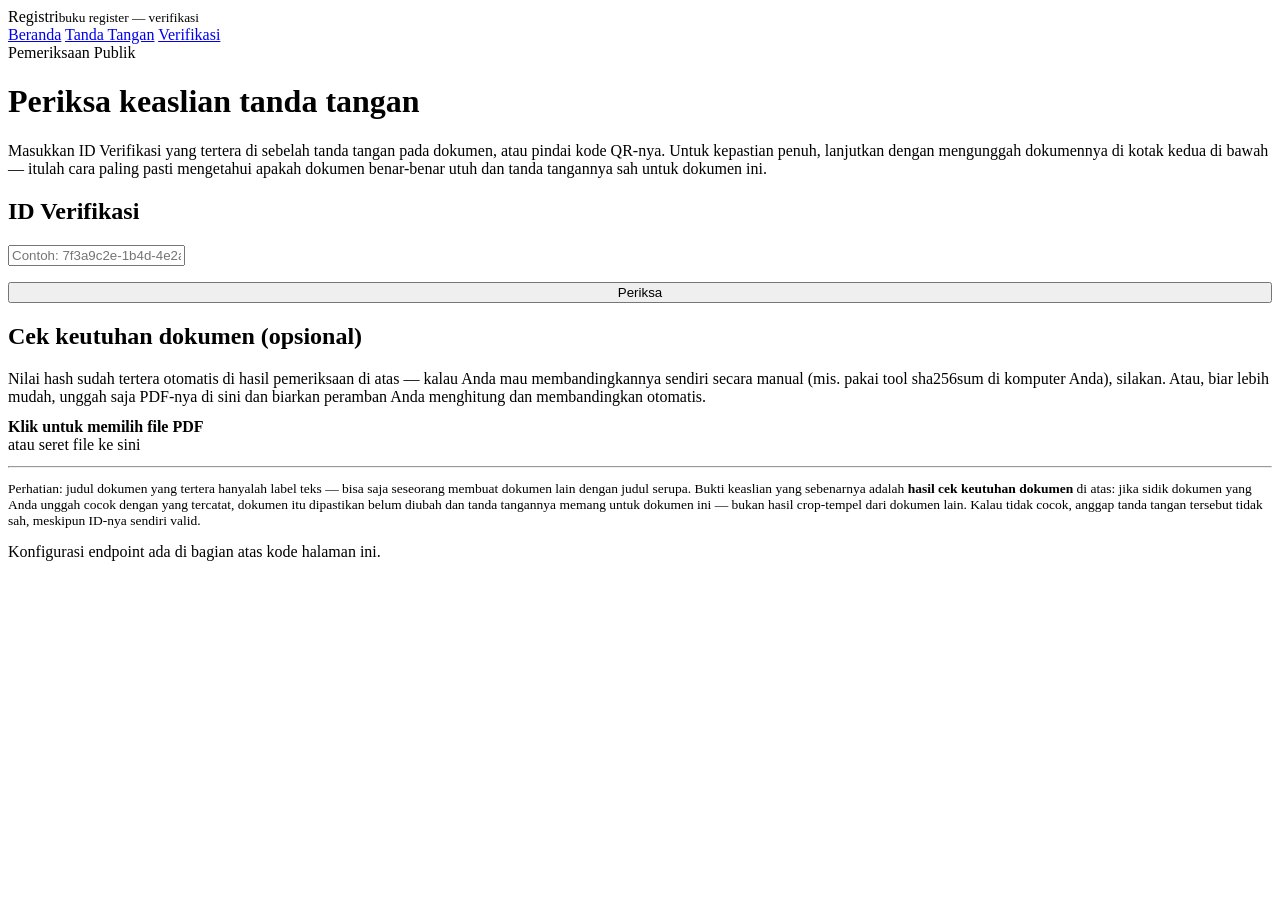
==== verify.html @ c5d9c2fb "Add files via upload" ====
<!doctype html>
<html lang="id">
<head>
<meta charset="utf-8">
<meta name="viewport" content="width=device-width, initial-scale=1">
<title>Verifikasi — Registri</title>
<link rel="stylesheet" href="assets/style.css">
</head>
<body>
<div class="wrap">

  <header class="masthead">
    <div class="brand">Registri<small>buku register — verifikasi</small></div>
    <nav>
      <a href="index.html">Beranda</a>
      <a href="sign.html">Tanda Tangan</a>
      <a href="verify.html" class="active">Verifikasi</a>
    </nav>
  </header>
  <div class="folio">Pemeriksaan Publik</div>

  <h1 class="title">Periksa keaslian tanda tangan</h1>
  <p class="lede">
    Masukkan ID Verifikasi yang tertera di sebelah tanda tangan pada dokumen, atau pindai
    kode QR-nya. Untuk kepastian penuh, lanjutkan dengan mengunggah dokumennya di kotak
    kedua di bawah — itulah cara paling pasti mengetahui apakah dokumen benar-benar utuh
    dan tanda tangannya sah untuk dokumen ini.
  </p>

  <div class="card" data-index="?">
    <h2>ID Verifikasi</h2>
    <input type="text" id="idInput" placeholder="Contoh: 7f3a9c2e-1b4d-4e2a-9c11-...">
    <button id="checkBtn" style="margin-top:16px;width:100%">Periksa</button>
  </div>

  <div class="card" data-index="⎘">
    <h2>Cek keutuhan dokumen (opsional)</h2>
    <p style="margin-bottom:12px">
      Nilai hash sudah tertera otomatis di hasil pemeriksaan di atas — kalau Anda mau
      membandingkannya sendiri secara manual (mis. pakai tool <span class="mono">sha256sum</span>
      di komputer Anda), silakan. Atau, biar lebih mudah, unggah saja PDF-nya di sini dan
      biarkan peramban Anda menghitung dan membandingkan otomatis.
    </p>
    <input type="file" id="docFile" accept="application/pdf" style="display:none">
    <div class="dropzone" id="docDrop"><strong>Klik untuk memilih file PDF</strong><br>atau seret file ke sini</div>
    <div id="docCheckResult" style="margin-top:12px"></div>
  </div>

  <div id="resultZone"></div>

  <hr class="divider">
  <p style="font-size:13.5px;color:var(--ink-soft)">
    Perhatian: judul dokumen yang tertera hanyalah label teks — bisa saja seseorang membuat
    dokumen lain dengan judul serupa. Bukti keaslian yang sebenarnya adalah <strong>hasil
    cek keutuhan dokumen</strong> di atas: jika sidik dokumen yang Anda unggah cocok dengan
    yang tercatat, dokumen itu dipastikan belum diubah dan tanda tangannya memang untuk
    dokumen ini — bukan hasil crop-tempel dari dokumen lain. Kalau tidak cocok, anggap
    tanda tangan tersebut tidak sah, meskipun ID-nya sendiri valid.
  </p>

  <div class="foot-note">Konfigurasi endpoint ada di bagian atas kode halaman ini.</div>
</div>

<script>
const CONFIG = { APPS_SCRIPT_URL: "PASTE_URL_WEB_APP_APPS_SCRIPT_DI_SINI" };
const $ = (id) => document.getElementById(id);
let lastRecord = null; // hasil pengecekan ID terakhir, dipakai untuk cek keutuhan dokumen

function renderSeal(kind, word, sub){
  return `<div class="seal ${kind}"><div class="s-word">${word}</div><div class="s-sub">${sub}</div></div>`;
}

async function sha256(bytes){
  const digest = await crypto.subtle.digest('SHA-256', bytes);
  return Array.from(new Uint8Array(digest)).map(b => b.toString(16).padStart(2,'0')).join('');
}

async function doCheck(id){
  const zone = $('resultZone');
  $('docCheckResult').innerHTML = '';
  lastRecord = null;
  zone.innerHTML = `<div class="banner info">Memeriksa buku register…</div>`;
  if (CONFIG.APPS_SCRIPT_URL.startsWith('PASTE_')) {
    zone.innerHTML = `<div class="banner err">CONFIG.APPS_SCRIPT_URL belum diisi — lihat README.md.</div>`;
    return;
  }
  try {
    const url = `${CONFIG.APPS_SCRIPT_URL}?action=verify&id=${encodeURIComponent(id)}`;
    const res = await fetch(url);
    const data = await res.json();

    if (!data.found) {
      zone.innerHTML = `
        <div class="card" data-index="✕">
          ${renderSeal('invalid', 'TIDAK DITEMUKAN', 'bukan entri terdaftar')}
          <p style="text-align:center;margin-top:16px">ID ini tidak ada dalam buku register. Jangan percayai tanda tangan ini.</p>
        </div>`;
      return;
    }

    lastRecord = data;
    const isValid = data.status === 'Valid';
    zone.innerHTML = `
      <div class="card" data-index="${isValid ? '✓' : '✕'}">
        ${renderSeal(isValid ? 'valid' : 'invalid', isValid ? 'TERCATAT SAH' : 'DICABUT', isValid ? 'entri terverifikasi' : 'tidak berlaku lagi')}
        <table style="width:100%;margin-top:22px;font-size:14px;border-collapse:collapse">
          ${data.signerName ? `<tr><td style="color:var(--ink-soft);padding:6px 0;width:38%">Nama penanda tangan</td><td>${data.signerName}</td></tr>` : ''}
          ${data.signerOrg ? `<tr><td style="color:var(--ink-soft);padding:6px 0">Instansi / organisasi</td><td>${data.signerOrg}</td></tr>` : ''}
          <tr><td style="color:var(--ink-soft);padding:6px 0;width:38%">Judul dokumen</td><td>${data.documentTitle}</td></tr>
          ${data.reason ? `<tr><td style="color:var(--ink-soft);padding:6px 0">Jabatan / alasan</td><td>${data.reason}</td></tr>` : ''}
          <tr><td style="color:var(--ink-soft);padding:6px 0">Ditandatangani pada</td><td class="mono">${data.timestamp}</td></tr>
          <tr><td style="color:var(--ink-soft);padding:6px 0">Status</td><td><span class="pill ${isValid ? 'valid' : 'invalid'}">${data.status}</span></td></tr>
          ${data.finalHash ? `<tr><td style="color:var(--ink-soft);padding:6px 0;vertical-align:top">Nilai hash (SHA-256)</td><td class="mono" style="font-size:11px;word-break:break-all;color:var(--maroon)">${data.finalHash}</td></tr>` : ''}
        </table>
        ${data.hasDocument ? `
          <button id="toggleDocBtn" class="secondary" style="margin-top:18px;width:100%">📄 Lihat file digital</button>
          <div id="docFrameWrap" style="display:none;margin-top:14px;border:1px solid var(--line);border-radius:var(--radius);overflow:hidden">
            <iframe id="docFrame" style="width:100%;height:520px;border:0" allow="autoplay"></iframe>
          </div>
        ` : ''}
      </div>`;

    if (data.hasDocument) {
      const btn = $('toggleDocBtn');
      const frameWrap = $('docFrameWrap');
      const frame = $('docFrame');
      let open = false;
      btn.addEventListener('click', () => {
        open = !open;
        if (open) {
          frame.src = data.fileUrl;
          frameWrap.style.display = 'block';
          btn.textContent = '▲ Tutup file digital';
        } else {
          frame.src = '';
          frameWrap.style.display = 'none';
          btn.textContent = '📄 Lihat file digital';
        }
      });
    }
  } catch (err) {
    zone.innerHTML = `<div class="banner err">Gagal memeriksa: ${err.message}</div>`;
  }
}

$('checkBtn').addEventListener('click', () => {
  const id = $('idInput').value.trim();
  if (id) doCheck(id);
});
$('idInput').addEventListener('keydown', (e) => { if (e.key === 'Enter') $('checkBtn').click(); });

function setupDrop(dropId, fileId, onFile){
  const drop = $(dropId), input = $(fileId);
  drop.addEventListener('click', () => input.click());
  drop.addEventListener('dragover', e => { e.preventDefault(); drop.classList.add('drag'); });
  drop.addEventListener('dragleave', () => drop.classList.remove('drag'));
  drop.addEventListener('drop', e => {
    e.preventDefault(); drop.classList.remove('drag');
    if (e.dataTransfer.files[0]) { input.files = e.dataTransfer.files; onFile(e.dataTransfer.files[0]); }
  });
  input.addEventListener('change', () => { if (input.files[0]) onFile(input.files[0]); });
}

setupDrop('docDrop', 'docFile', async (file) => {
  const out = $('docCheckResult');
  if (!lastRecord) {
    out.innerHTML = `<div class="banner err">Periksa ID Verifikasi-nya dulu (kotak di atas) sebelum mengunggah dokumen.</div>`;
    return;
  }
  out.innerHTML = `<div class="banner info">Menghitung sidik dokumen…</div>`;
  const bytes = new Uint8Array(await file.arrayBuffer());
  const hash = await sha256(bytes);

  if (!lastRecord.finalHash) {
    out.innerHTML = `<div class="banner err">Entri ini belum punya sidik dokumen tercatat (mungkin belum selesai diproses saat ditandatangani), jadi tidak bisa dibandingkan secara otomatis.</div>`;
    return;
  }

  if (hash === lastRecord.finalHash) {
    out.innerHTML = `<div class="banner ok"><strong>✓ Cocok.</strong> Dokumen ini identik dengan yang tercatat saat ditandatangani — belum diubah sedikit pun, dan tanda tangannya sah untuk dokumen ini.</div>`;
  } else {
    out.innerHTML = `<div class="banner err"><strong>✕ TIDAK COCOK.</strong> Sidik dokumen ini berbeda dari yang tercatat. Ini bisa berarti dokumen sudah diubah setelah ditandatangani, atau tanda tangan/QR ini sebenarnya berasal dari dokumen lain yang ditempelkan ke sini. Jangan anggap dokumen ini sah.</div>`;
  }
});

// Jika dibuka lewat kode QR: verify.html?id=xxxx
const params = new URLSearchParams(location.search);
if (params.get('id')) {
  $('idInput').value = params.get('id');
  doCheck(params.get('id'));
}
</script>
</body>
</html>
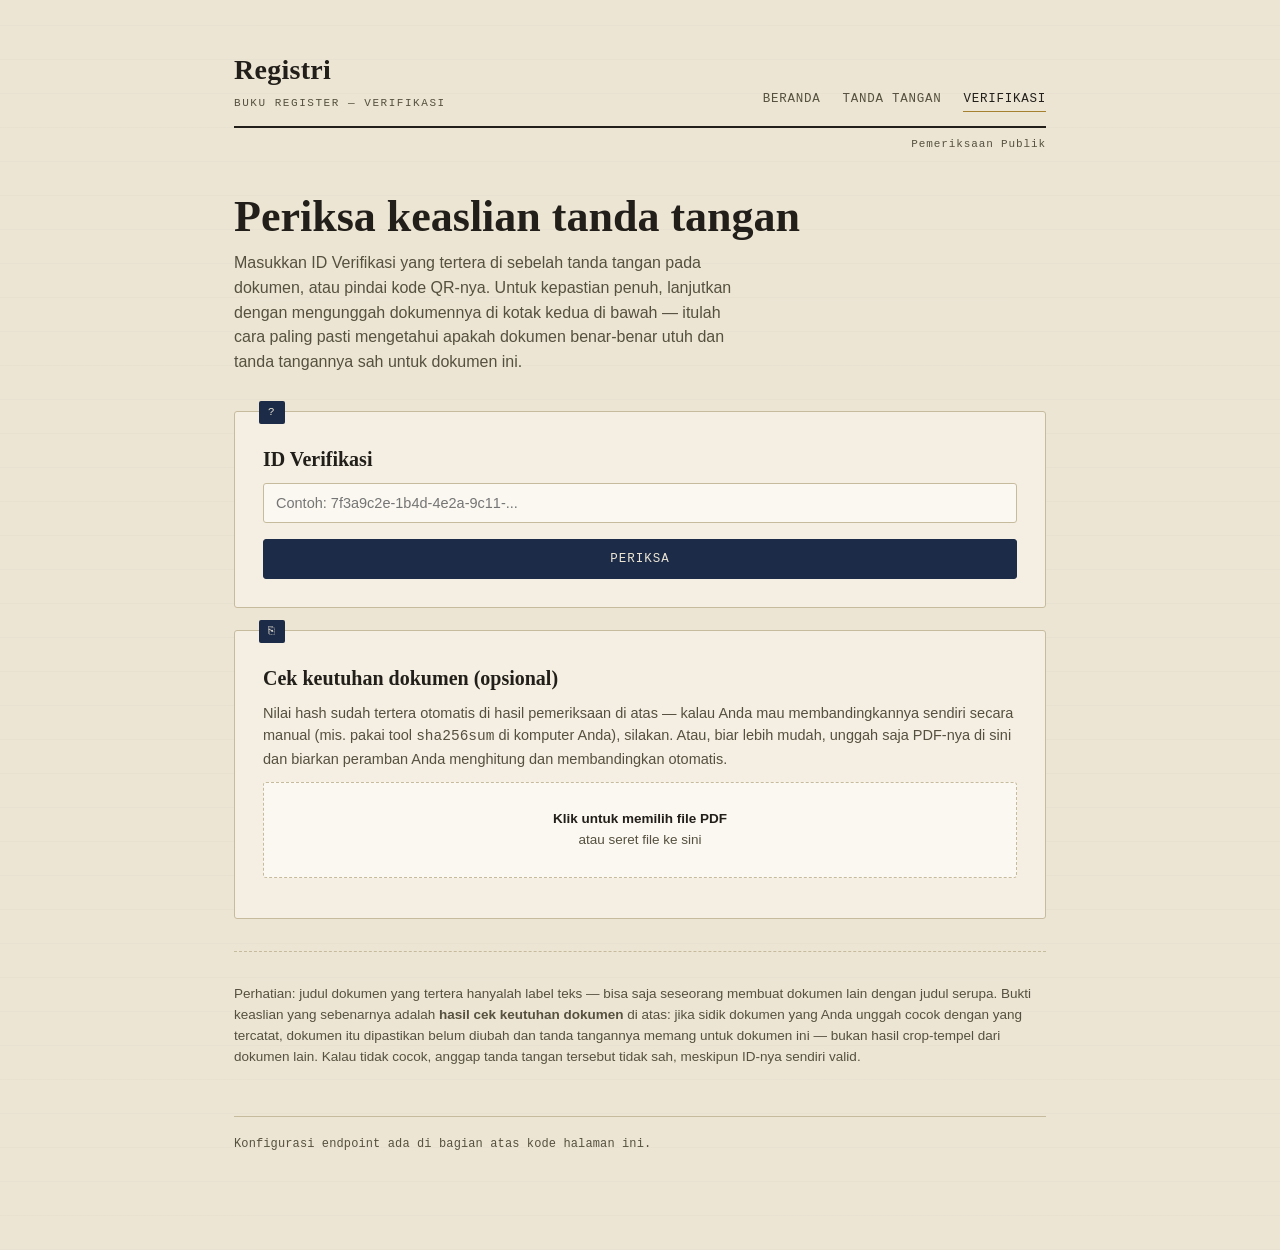
==== commit 60c926f3: "Update CONFIG URL in verify.html" ====
--- a/verify.html
+++ b/verify.html
@@ -62,7 +62,7 @@
 </div>
 
 <script>
-const CONFIG = { APPS_SCRIPT_URL: "PASTE_URL_WEB_APP_APPS_SCRIPT_DI_SINI" };
+const CONFIG = { APPS_SCRIPT_URL: "https://script.google.com/macros/s/AKfycbzXy5OSQrhxofkyxf0VRTxfF2HbosEH7FcbRZIUEIerhMbyEbnjHDwKxNRTUl7JqS4/exec" };
 const $ = (id) => document.getElementById(id);
 let lastRecord = null; // hasil pengecekan ID terakhir, dipakai untuk cek keutuhan dokumen
 
--- a/assets/style.css
+++ b/assets/style.css
@@ -0,0 +1,296 @@
+/* ============================================================
+   REGISTRI — token sistem desain
+   Konsep: buku register/ledger notaris. Kertas hangat, tinta
+   navy, aksen segel kuningan (sah) & tinta merah (ditolak/batal).
+   ============================================================ */
+
+@import url('https://fonts.googleapis.com/css2?family=Fraunces:opsz,wght@9..144,400;9..144,500;9..144,600;9..144,700&family=IBM+Plex+Sans:wght@400;500;600&family=IBM+Plex+Mono:wght@400;500;600&display=swap');
+
+:root{
+  --paper:      #ece5d4;
+  --paper-2:    #e2d9c3;
+  --ink:        #221f1a;
+  --ink-soft:   #55503f;
+  --navy:       #1c2b47;
+  --navy-2:     #2a3d61;
+  --brass:      #a4802f;
+  --brass-soft: #d8c78f;
+  --maroon:     #8a2e33;
+  --line:       #c7bb9d;
+
+  --display: 'Fraunces', serif;
+  --body:    'IBM Plex Sans', sans-serif;
+  --mono:    'IBM Plex Mono', monospace;
+
+  --radius: 3px;
+}
+
+*{ box-sizing: border-box; }
+
+html{ -webkit-font-smoothing: antialiased; }
+
+body{
+  margin: 0;
+  background:
+    repeating-linear-gradient(0deg, rgba(0,0,0,0.015) 0px, rgba(0,0,0,0.015) 1px, transparent 1px, transparent 34px),
+    var(--paper);
+  color: var(--ink);
+  font-family: var(--body);
+  line-height: 1.55;
+}
+
+a{ color: var(--navy); }
+
+.wrap{
+  max-width: 860px;
+  margin: 0 auto;
+  padding: 48px 24px 96px;
+}
+
+/* ---- header / masthead ---- */
+.masthead{
+  display: flex;
+  align-items: flex-end;
+  justify-content: space-between;
+  border-bottom: 2px solid var(--ink);
+  padding-bottom: 14px;
+  margin-bottom: 8px;
+  gap: 16px;
+  flex-wrap: wrap;
+}
+.masthead .brand{
+  font-family: var(--display);
+  font-weight: 600;
+  font-size: 28px;
+  letter-spacing: 0.01em;
+}
+.masthead .brand small{
+  display:block;
+  font-family: var(--mono);
+  font-size: 11px;
+  letter-spacing: 0.14em;
+  text-transform: uppercase;
+  color: var(--ink-soft);
+  font-weight: 500;
+  margin-top: 4px;
+}
+.masthead nav{
+  display: flex;
+  gap: 22px;
+  font-family: var(--mono);
+  font-size: 12.5px;
+  letter-spacing: 0.06em;
+  text-transform: uppercase;
+}
+.masthead nav a{
+  text-decoration: none;
+  color: var(--ink-soft);
+  border-bottom: 1px solid transparent;
+  padding-bottom: 2px;
+}
+.masthead nav a:hover, .masthead nav a.active{
+  color: var(--ink);
+  border-bottom-color: var(--brass);
+}
+.folio{
+  font-family: var(--mono);
+  font-size: 11px;
+  color: var(--ink-soft);
+  text-align: right;
+  letter-spacing: 0.08em;
+  margin-bottom: 40px;
+}
+
+h1.title{
+  font-family: var(--display);
+  font-weight: 600;
+  font-size: clamp(30px, 4.4vw, 44px);
+  line-height: 1.08;
+  margin: 0 0 10px;
+}
+.lede{
+  font-size: 16px;
+  color: var(--ink-soft);
+  max-width: 56ch;
+  margin: 0 0 36px;
+}
+
+/* ---- ledger card ---- */
+.card{
+  background: #f4efe2;
+  border: 1px solid var(--line);
+  border-radius: var(--radius);
+  padding: 28px;
+  margin-bottom: 22px;
+  position: relative;
+}
+.card::before{
+  content: attr(data-index);
+  position: absolute;
+  top: -11px;
+  left: 24px;
+  background: var(--navy);
+  color: var(--paper);
+  font-family: var(--mono);
+  font-size: 11px;
+  letter-spacing: 0.1em;
+  padding: 3px 9px;
+  border-radius: 2px;
+}
+.card h2{
+  font-family: var(--display);
+  font-size: 20px;
+  font-weight: 600;
+  margin: 4px 0 8px;
+}
+.card p{ color: var(--ink-soft); font-size: 14.5px; margin: 0; }
+
+/* ---- form elements ---- */
+label{
+  display:block;
+  font-family: var(--mono);
+  font-size: 11.5px;
+  letter-spacing: 0.08em;
+  text-transform: uppercase;
+  color: var(--ink-soft);
+  margin: 18px 0 6px;
+}
+label:first-of-type{ margin-top: 0; }
+input[type="text"], input[type="password"], textarea, select{
+  width: 100%;
+  font-family: var(--body);
+  font-size: 14.5px;
+  padding: 11px 12px;
+  border: 1px solid var(--line);
+  background: #fbf8f1;
+  border-radius: var(--radius);
+  color: var(--ink);
+}
+input:focus, textarea:focus, select:focus{
+  outline: 2px solid var(--navy-2);
+  outline-offset: 1px;
+}
+.dropzone{
+  border: 1.5px dashed var(--line);
+  border-radius: var(--radius);
+  padding: 26px 16px;
+  text-align: center;
+  font-size: 13.5px;
+  color: var(--ink-soft);
+  background: #fbf8f1;
+  cursor: pointer;
+  transition: border-color .15s, background .15s;
+}
+.dropzone:hover, .dropzone.drag{
+  border-color: var(--brass);
+  background: #f7f0dc;
+}
+.dropzone strong{ color: var(--ink); }
+
+button, .btn{
+  font-family: var(--mono);
+  font-size: 12.5px;
+  letter-spacing: 0.08em;
+  text-transform: uppercase;
+  padding: 12px 22px;
+  border-radius: var(--radius);
+  border: 1px solid var(--navy);
+  background: var(--navy);
+  color: var(--paper);
+  cursor: pointer;
+  transition: transform .1s, background .15s;
+}
+button:hover{ background: var(--navy-2); }
+button:active{ transform: translateY(1px); }
+button:disabled{ opacity: 0.45; cursor: not-allowed; }
+button.secondary{
+  background: transparent;
+  color: var(--ink);
+  border-color: var(--line);
+}
+button.secondary:hover{ border-color: var(--ink); background: transparent; }
+
+/* ---- seal / stamp ---- */
+.seal{
+  width: 108px; height: 108px;
+  border-radius: 50%;
+  display: flex; align-items:center; justify-content:center;
+  flex-direction: column;
+  border: 3px solid currentColor;
+  font-family: var(--mono);
+  text-align: center;
+  position: relative;
+  margin: 0 auto;
+}
+.seal::after{
+  content:'';
+  position: absolute;
+  inset: 7px;
+  border: 1px solid currentColor;
+  border-radius: 50%;
+  opacity: 0.55;
+}
+.seal .s-word{ font-size: 12px; letter-spacing: 0.14em; font-weight: 600; }
+.seal .s-sub{ font-size: 8.5px; letter-spacing: 0.08em; margin-top: 3px; opacity: 0.8; }
+.seal.valid{ color: var(--brass); }
+.seal.invalid{ color: var(--maroon); }
+.seal.pending{ color: var(--ink-soft); }
+
+/* ---- status banner ---- */
+.banner{
+  border-radius: var(--radius);
+  padding: 18px 20px;
+  font-size: 14px;
+  border: 1px solid var(--line);
+  display: flex;
+  gap: 16px;
+  align-items: flex-start;
+}
+.banner.ok{ background: #eef2e6; border-color: #9db07f; }
+.banner.err{ background: #f6e9e7; border-color: var(--maroon); }
+.banner.info{ background: #eaeef4; border-color: var(--navy-2); }
+
+.mono{ font-family: var(--mono); }
+.hash{
+  font-family: var(--mono);
+  font-size: 12px;
+  word-break: break-all;
+  background: #f4efe2;
+  border: 1px solid var(--line);
+  padding: 8px 10px;
+  border-radius: var(--radius);
+  color: var(--ink-soft);
+}
+
+.divider{
+  border: none;
+  border-top: 1px dashed var(--line);
+  margin: 32px 0;
+}
+
+.foot-note{
+  font-size: 12px;
+  color: var(--ink-soft);
+  margin-top: 48px;
+  padding-top: 18px;
+  border-top: 1px solid var(--line);
+  font-family: var(--mono);
+  letter-spacing: 0.01em;
+}
+
+.pill{
+  display:inline-block;
+  font-family: var(--mono);
+  font-size: 10.5px;
+  letter-spacing: 0.08em;
+  text-transform: uppercase;
+  padding: 3px 9px;
+  border-radius: 20px;
+  border: 1px solid currentColor;
+}
+.pill.valid{ color: var(--brass); }
+.pill.invalid{ color: var(--maroon); }
+
+@media (max-width: 560px){
+  .masthead{ flex-direction: column; align-items: flex-start; }
+}
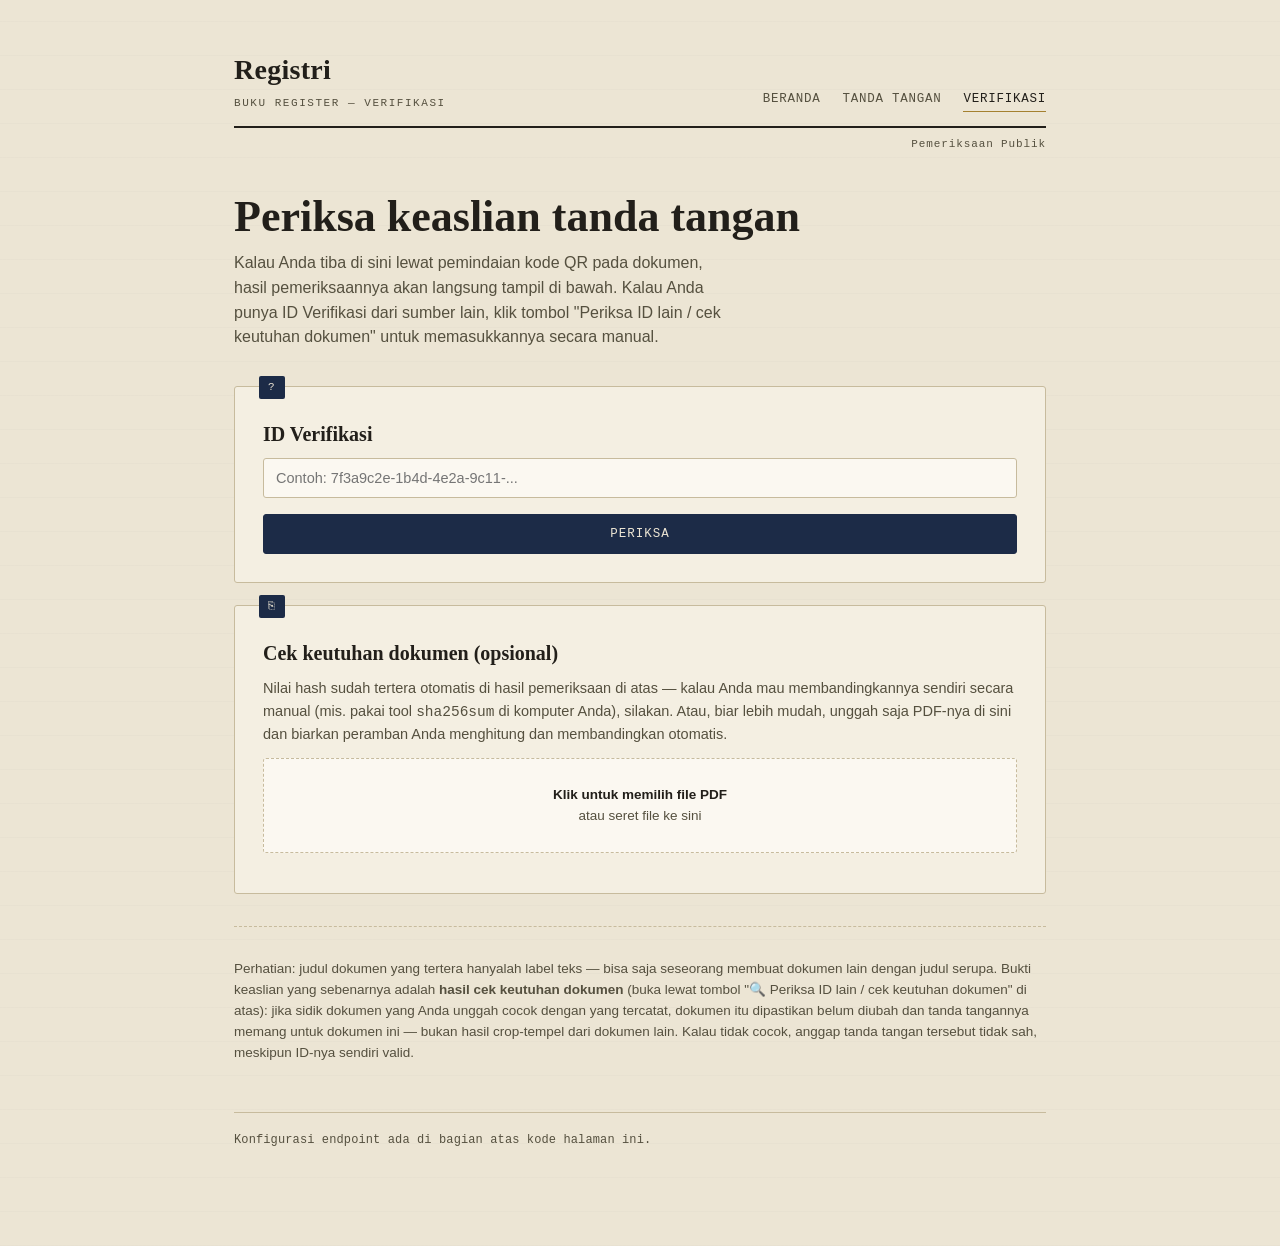
==== commit 526e03ac: "Add files via upload" ====
--- a/verify.html
+++ b/verify.html
@@ -11,7 +11,7 @@
 
   <header class="masthead">
     <div class="brand">Registri<small>buku register — verifikasi</small></div>
-    <nav>
+    <nav id="mainNav">
       <a href="index.html">Beranda</a>
       <a href="sign.html">Tanda Tangan</a>
       <a href="verify.html" class="active">Verifikasi</a>
@@ -21,50 +21,71 @@
 
   <h1 class="title">Periksa keaslian tanda tangan</h1>
   <p class="lede">
-    Masukkan ID Verifikasi yang tertera di sebelah tanda tangan pada dokumen, atau pindai
-    kode QR-nya. Untuk kepastian penuh, lanjutkan dengan mengunggah dokumennya di kotak
-    kedua di bawah — itulah cara paling pasti mengetahui apakah dokumen benar-benar utuh
-    dan tanda tangannya sah untuk dokumen ini.
+    Kalau Anda tiba di sini lewat pemindaian kode QR pada dokumen, hasil pemeriksaannya
+    akan langsung tampil di bawah. Kalau Anda punya ID Verifikasi dari sumber lain,
+    klik tombol "Periksa ID lain / cek keutuhan dokumen" untuk memasukkannya secara manual.
   </p>
 
-  <div class="card" data-index="?">
-    <h2>ID Verifikasi</h2>
-    <input type="text" id="idInput" placeholder="Contoh: 7f3a9c2e-1b4d-4e2a-9c11-...">
-    <button id="checkBtn" style="margin-top:16px;width:100%">Periksa</button>
+  <div id="manualSection" style="display:none">
+    <div class="card" data-index="?">
+      <h2>ID Verifikasi</h2>
+      <input type="text" id="idInput" placeholder="Contoh: 7f3a9c2e-1b4d-4e2a-9c11-...">
+      <button id="checkBtn" style="margin-top:16px;width:100%">Periksa</button>
+    </div>
+
+    <div class="card" data-index="⎘">
+      <h2>Cek keutuhan dokumen (opsional)</h2>
+      <p style="margin-bottom:12px">
+        Nilai hash sudah tertera otomatis di hasil pemeriksaan di atas — kalau Anda mau
+        membandingkannya sendiri secara manual (mis. pakai tool <span class="mono">sha256sum</span>
+        di komputer Anda), silakan. Atau, biar lebih mudah, unggah saja PDF-nya di sini dan
+        biarkan peramban Anda menghitung dan membandingkan otomatis.
+      </p>
+      <input type="file" id="docFile" accept="application/pdf" style="display:none">
+      <div class="dropzone" id="docDrop"><strong>Klik untuk memilih file PDF</strong><br>atau seret file ke sini</div>
+      <div id="docCheckResult" style="margin-top:12px"></div>
+    </div>
   </div>
 
-  <div class="card" data-index="⎘">
-    <h2>Cek keutuhan dokumen (opsional)</h2>
-    <p style="margin-bottom:12px">
-      Nilai hash sudah tertera otomatis di hasil pemeriksaan di atas — kalau Anda mau
-      membandingkannya sendiri secara manual (mis. pakai tool <span class="mono">sha256sum</span>
-      di komputer Anda), silakan. Atau, biar lebih mudah, unggah saja PDF-nya di sini dan
-      biarkan peramban Anda menghitung dan membandingkan otomatis.
-    </p>
-    <input type="file" id="docFile" accept="application/pdf" style="display:none">
-    <div class="dropzone" id="docDrop"><strong>Klik untuk memilih file PDF</strong><br>atau seret file ke sini</div>
-    <div id="docCheckResult" style="margin-top:12px"></div>
-  </div>
-
   <div id="resultZone"></div>
+
+  <button id="manualToggle" class="secondary" style="display:none;width:100%;margin-top:14px">🔍 Periksa ID lain / cek keutuhan dokumen</button>
 
   <hr class="divider">
   <p style="font-size:13.5px;color:var(--ink-soft)">
     Perhatian: judul dokumen yang tertera hanyalah label teks — bisa saja seseorang membuat
     dokumen lain dengan judul serupa. Bukti keaslian yang sebenarnya adalah <strong>hasil
-    cek keutuhan dokumen</strong> di atas: jika sidik dokumen yang Anda unggah cocok dengan
-    yang tercatat, dokumen itu dipastikan belum diubah dan tanda tangannya memang untuk
-    dokumen ini — bukan hasil crop-tempel dari dokumen lain. Kalau tidak cocok, anggap
-    tanda tangan tersebut tidak sah, meskipun ID-nya sendiri valid.
+    cek keutuhan dokumen</strong> (buka lewat tombol "🔍 Periksa ID lain / cek keutuhan
+    dokumen" di atas): jika sidik dokumen yang Anda unggah cocok dengan yang tercatat,
+    dokumen itu dipastikan belum diubah dan tanda tangannya memang untuk dokumen ini —
+    bukan hasil crop-tempel dari dokumen lain. Kalau tidak cocok, anggap tanda tangan
+    tersebut tidak sah, meskipun ID-nya sendiri valid.
   </p>
 
   <div class="foot-note">Konfigurasi endpoint ada di bagian atas kode halaman ini.</div>
 </div>
 
 <script>
-const CONFIG = { APPS_SCRIPT_URL: "https://script.google.com/macros/s/AKfycbzXy5OSQrhxofkyxf0VRTxfF2HbosEH7FcbRZIUEIerhMbyEbnjHDwKxNRTUl7JqS4/exec" };
+const CONFIG = { APPS_SCRIPT_URL: "PASTE_URL_WEB_APP_APPS_SCRIPT_DI_SINI" };
 const $ = (id) => document.getElementById(id);
 let lastRecord = null; // hasil pengecekan ID terakhir, dipakai untuk cek keutuhan dokumen
+
+const params = new URLSearchParams(location.search);
+const cameFromQR = !!params.get('id');
+
+if (cameFromQR) {
+  // Datang dari scan QR: sembunyikan menu navigasi & kartu input manual,
+  // supaya yang tampil murni hasil pemeriksaan saja.
+  $('mainNav').style.display = 'none';
+  $('manualToggle').style.display = 'block';
+  $('manualToggle').addEventListener('click', () => {
+    $('manualSection').style.display = 'block';
+    $('manualToggle').style.display = 'none';
+  });
+} else {
+  // Kunjungan manual (bukan dari QR): tampilkan kotak input ID seperti biasa.
+  $('manualSection').style.display = 'block';
+}
 
 function renderSeal(kind, word, sub){
   return `<div class="seal ${kind}"><div class="s-word">${word}</div><div class="s-sub">${sub}</div></div>`;
@@ -184,8 +205,7 @@
 });
 
 // Jika dibuka lewat kode QR: verify.html?id=xxxx
-const params = new URLSearchParams(location.search);
-if (params.get('id')) {
+if (cameFromQR) {
   $('idInput').value = params.get('id');
   doCheck(params.get('id'));
 }
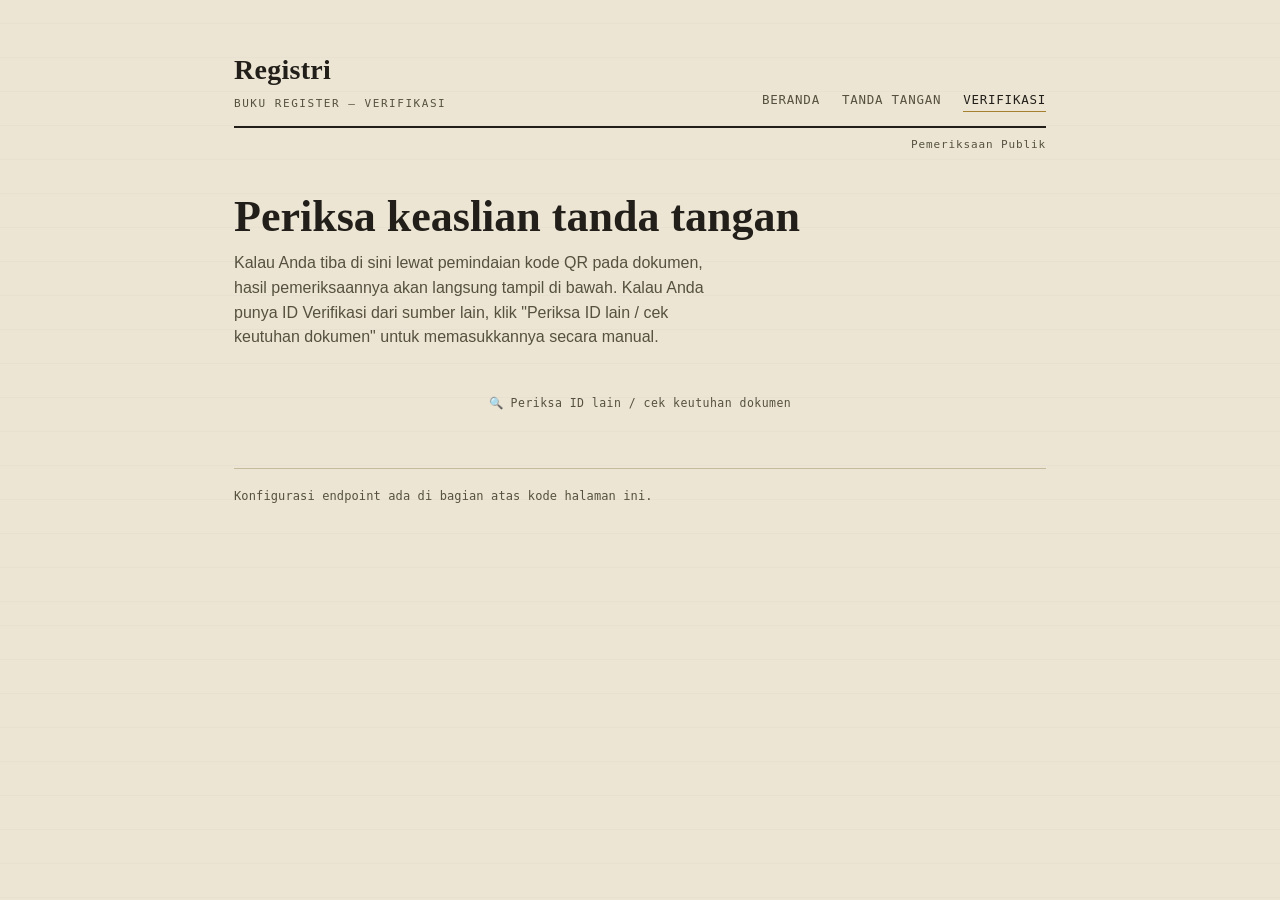
==== commit 030f4d6c: "Add files via upload" ====
--- a/verify.html
+++ b/verify.html
@@ -17,14 +17,18 @@
       <a href="verify.html" class="active">Verifikasi</a>
     </nav>
   </header>
-  <div class="folio">Pemeriksaan Publik</div>
-
-  <h1 class="title">Periksa keaslian tanda tangan</h1>
-  <p class="lede">
+  <div class="folio" id="folioLabel">Pemeriksaan Publik</div>
+
+  <h1 class="title" id="pageTitle">Periksa keaslian tanda tangan</h1>
+  <p class="lede" id="pageLede">
     Kalau Anda tiba di sini lewat pemindaian kode QR pada dokumen, hasil pemeriksaannya
     akan langsung tampil di bawah. Kalau Anda punya ID Verifikasi dari sumber lain,
-    klik tombol "Periksa ID lain / cek keutuhan dokumen" untuk memasukkannya secara manual.
+    klik "Periksa ID lain / cek keutuhan dokumen" untuk memasukkannya secara manual.
   </p>
+
+  <div id="resultZone"></div>
+
+  <button id="manualToggle" class="text-toggle" style="display:none">🔍 Periksa ID lain / cek keutuhan dokumen</button>
 
   <div id="manualSection" style="display:none">
     <div class="card" data-index="?">
@@ -45,24 +49,18 @@
       <div class="dropzone" id="docDrop"><strong>Klik untuk memilih file PDF</strong><br>atau seret file ke sini</div>
       <div id="docCheckResult" style="margin-top:12px"></div>
     </div>
+
+    <p style="font-size:13px;color:var(--ink-soft)">
+      Perhatian: judul dokumen yang tertera hanyalah label teks — bisa saja seseorang membuat
+      dokumen lain dengan judul serupa. Bukti keaslian yang sebenarnya adalah <strong>hasil
+      cek keutuhan dokumen</strong> di atas: jika sidik dokumen yang Anda unggah cocok dengan
+      yang tercatat, dokumen itu dipastikan belum diubah dan tanda tangannya memang untuk
+      dokumen ini — bukan hasil crop-tempel dari dokumen lain. Kalau tidak cocok, anggap
+      tanda tangan tersebut tidak sah, meskipun ID-nya sendiri valid.
+    </p>
   </div>
 
-  <div id="resultZone"></div>
-
-  <button id="manualToggle" class="secondary" style="display:none;width:100%;margin-top:14px">🔍 Periksa ID lain / cek keutuhan dokumen</button>
-
-  <hr class="divider">
-  <p style="font-size:13.5px;color:var(--ink-soft)">
-    Perhatian: judul dokumen yang tertera hanyalah label teks — bisa saja seseorang membuat
-    dokumen lain dengan judul serupa. Bukti keaslian yang sebenarnya adalah <strong>hasil
-    cek keutuhan dokumen</strong> (buka lewat tombol "🔍 Periksa ID lain / cek keutuhan
-    dokumen" di atas): jika sidik dokumen yang Anda unggah cocok dengan yang tercatat,
-    dokumen itu dipastikan belum diubah dan tanda tangannya memang untuk dokumen ini —
-    bukan hasil crop-tempel dari dokumen lain. Kalau tidak cocok, anggap tanda tangan
-    tersebut tidak sah, meskipun ID-nya sendiri valid.
-  </p>
-
-  <div class="foot-note">Konfigurasi endpoint ada di bagian atas kode halaman ini.</div>
+  <div class="foot-note" id="footNote">Konfigurasi endpoint ada di bagian atas kode halaman ini.</div>
 </div>
 
 <script>
@@ -73,18 +71,21 @@
 const params = new URLSearchParams(location.search);
 const cameFromQR = !!params.get('id');
 
+// Selalu mulai dengan kartu ID/cek-keutuhan tersembunyi — tombol "🔍" di bawah
+// kartu hasil yang membukanya, baik datang dari scan QR maupun kunjungan manual.
+$('manualToggle').style.display = 'block';
+$('manualToggle').addEventListener('click', () => {
+  $('manualSection').style.display = 'block';
+  $('manualToggle').style.display = 'none';
+});
+
 if (cameFromQR) {
-  // Datang dari scan QR: sembunyikan menu navigasi & kartu input manual,
-  // supaya yang tampil murni hasil pemeriksaan saja.
+  // Datang dari scan QR: sembunyikan menu navigasi & teks pembuka, supaya yang
+  // tampil murni fokus ke kartu biodata penanda tangan.
   $('mainNav').style.display = 'none';
-  $('manualToggle').style.display = 'block';
-  $('manualToggle').addEventListener('click', () => {
-    $('manualSection').style.display = 'block';
-    $('manualToggle').style.display = 'none';
-  });
-} else {
-  // Kunjungan manual (bukan dari QR): tampilkan kotak input ID seperti biasa.
-  $('manualSection').style.display = 'block';
+  $('folioLabel').style.display = 'none';
+  $('pageTitle').style.display = 'none';
+  $('pageLede').style.display = 'none';
 }
 
 function renderSeal(kind, word, sub){
@@ -125,13 +126,13 @@
       <div class="card" data-index="${isValid ? '✓' : '✕'}">
         ${renderSeal(isValid ? 'valid' : 'invalid', isValid ? 'TERCATAT SAH' : 'DICABUT', isValid ? 'entri terverifikasi' : 'tidak berlaku lagi')}
         <table style="width:100%;margin-top:22px;font-size:14px;border-collapse:collapse">
-          ${data.signerName ? `<tr><td style="color:var(--ink-soft);padding:6px 0;width:38%">Nama penanda tangan</td><td>${data.signerName}</td></tr>` : ''}
-          ${data.signerOrg ? `<tr><td style="color:var(--ink-soft);padding:6px 0">Instansi / organisasi</td><td>${data.signerOrg}</td></tr>` : ''}
-          <tr><td style="color:var(--ink-soft);padding:6px 0;width:38%">Judul dokumen</td><td>${data.documentTitle}</td></tr>
-          ${data.reason ? `<tr><td style="color:var(--ink-soft);padding:6px 0">Jabatan / alasan</td><td>${data.reason}</td></tr>` : ''}
-          <tr><td style="color:var(--ink-soft);padding:6px 0">Ditandatangani pada</td><td class="mono">${data.timestamp}</td></tr>
-          <tr><td style="color:var(--ink-soft);padding:6px 0">Status</td><td><span class="pill ${isValid ? 'valid' : 'invalid'}">${data.status}</span></td></tr>
-          ${data.finalHash ? `<tr><td style="color:var(--ink-soft);padding:6px 0;vertical-align:top">Nilai hash (SHA-256)</td><td class="mono" style="font-size:11px;word-break:break-all;color:var(--maroon)">${data.finalHash}</td></tr>` : ''}
+          ${data.signerName ? `<tr><td style="color:var(--ink-soft);padding:6px 0;width:40%">Nama :</td><td><strong>${data.signerName}</strong></td></tr>` : ''}
+          ${data.signerOrg ? `<tr><td style="color:var(--ink-soft);padding:6px 0">Instansi :</td><td>${data.signerOrg}</td></tr>` : ''}
+          ${data.reason ? `<tr><td style="color:var(--ink-soft);padding:6px 0">Jabatan :</td><td>${data.reason}</td></tr>` : ''}
+          <tr><td style="color:var(--ink-soft);padding:6px 0">Judul dokumen :</td><td>${data.documentTitle}</td></tr>
+          <tr><td style="color:var(--ink-soft);padding:6px 0">Ditandatangani :</td><td class="mono">${data.timestamp}</td></tr>
+          <tr><td style="color:var(--ink-soft);padding:6px 0">Status :</td><td><span class="pill ${isValid ? 'valid' : 'invalid'}">${data.status}</span></td></tr>
+          ${data.finalHash ? `<tr><td style="color:var(--ink-soft);padding:6px 0;vertical-align:top">Hash (SHA-256) :</td><td class="mono" style="font-size:11px;word-break:break-all;color:var(--maroon)">${data.finalHash}</td></tr>` : ''}
         </table>
         ${data.hasDocument ? `
           <button id="toggleDocBtn" class="secondary" style="margin-top:18px;width:100%">📄 Lihat file digital</button>
--- a/assets/style.css
+++ b/assets/style.css
@@ -291,6 +291,22 @@
 .pill.valid{ color: var(--brass); }
 .pill.invalid{ color: var(--maroon); }
 
+.text-toggle{
+  display: block;
+  width: 100%;
+  background: none;
+  border: none;
+  color: var(--ink-soft);
+  font-family: var(--mono);
+  font-size: 11.5px;
+  letter-spacing: 0.04em;
+  text-transform: none;
+  text-align: center;
+  padding: 10px 0;
+  cursor: pointer;
+}
+.text-toggle:hover{ color: var(--ink); text-decoration: underline; background: none; }
+
 @media (max-width: 560px){
   .masthead{ flex-direction: column; align-items: flex-start; }
 }
